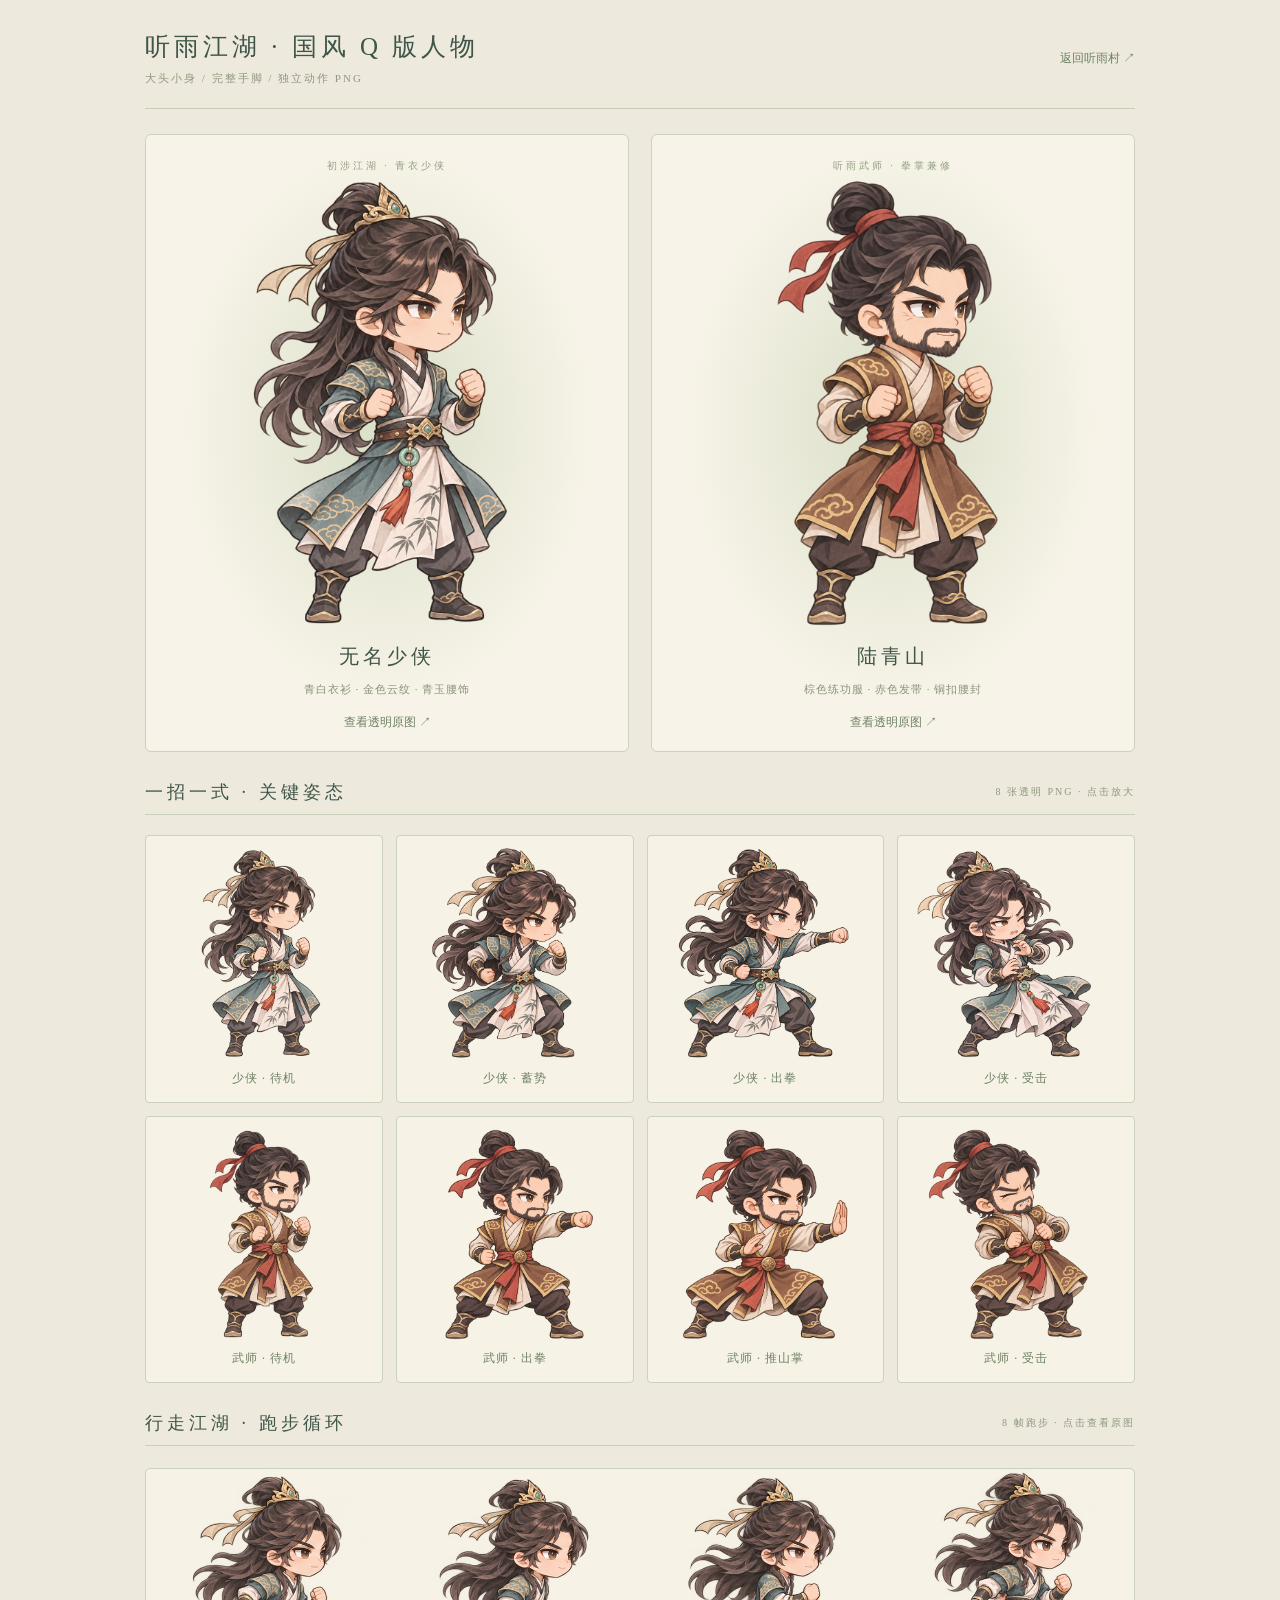
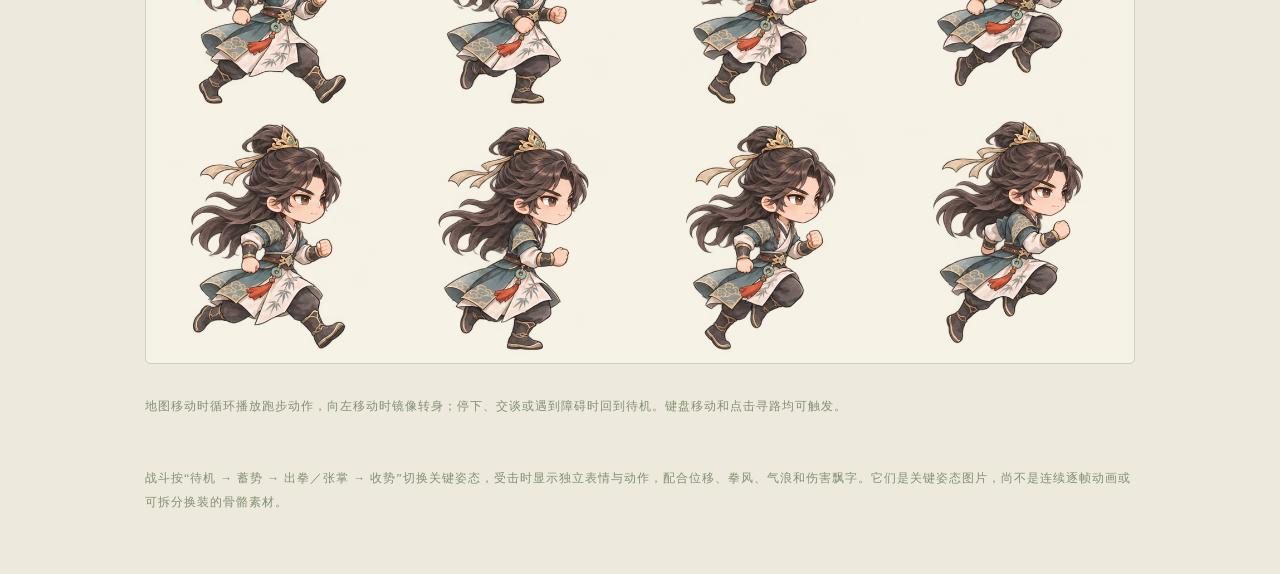
==== characters.html @ 092a68ad "Publish Tingyu Jianghu game and GitHub Pages workflow" ====
<!doctype html>
<html lang="zh-CN"><head><meta charset="UTF-8"><meta name="viewport" content="width=device-width,initial-scale=1"><title>听雨江湖 · 国风 Q 版人物</title><style>
*{box-sizing:border-box}body{margin:0;background:#ede9dc;color:#3e5548;font-family:'Songti SC',serif}main{max-width:1050px;padding:30px;margin:auto}header{display:flex;justify-content:space-between;align-items:center;gap:15px;border-bottom:1px solid #c9cdb8;padding-bottom:22px}h1{font-size:25px;font-weight:500;letter-spacing:4px;margin:0 0 8px}header p{color:#929980;font-size:11px;letter-spacing:2px;margin:0}a{color:#6f8264;font-size:12px;text-decoration:none}.portraits{display:grid;grid-template-columns:1fr 1fr;gap:22px;margin-top:25px}article{background:radial-gradient(ellipse at 50% 47%,#d9dfc7,transparent 60%),#f7f3e8;border:1px solid #cdd1bd;border-radius:6px;text-align:center;overflow:hidden;padding:20px 10px}article>small{font-size:10px;letter-spacing:3px;color:#94a083}img{display:block;width:100%;height:auto;max-height:640px;object-fit:contain;margin:0 auto}h2{font-size:20px;letter-spacing:4px;font-weight:500;margin:8px 0 10px}article p{font-size:11px;letter-spacing:1px;color:#8a947a;line-height:1.8;margin:0 0 12px}.note{font-size:12px;color:#829072;line-height:2;letter-spacing:1px;padding:18px 0}.note a{text-decoration:underline}@media(max-width:600px){main{padding:20px 12px}.portraits{gap:10px}article{padding:16px 0}h1{font-size:19px}h2{font-size:16px}header p{font-size:9px;letter-spacing:1px}article p{font-size:9px;padding:0 6px}article>small{font-size:9px;letter-spacing:1px}header>a{font-size:10px;white-space:nowrap}.note{font-size:10px}}
.section-title{display:flex;justify-content:space-between;align-items:center;margin-top:28px;border-bottom:1px solid #cbd0bb;padding-bottom:10px}.section-title h2{font-size:18px;margin:0}.section-title span{font-size:10px;color:#90997f;letter-spacing:2px}.pose-grid{display:grid;grid-template-columns:repeat(4,1fr);gap:13px;margin-top:20px}.pose{padding:10px;background:#f6f2e6;border:1px solid #cbd1bc;border-radius:4px;text-align:center}.pose img{display:block;width:100%;aspect-ratio:1;object-fit:contain}.pose span{display:block;padding:8px 0 5px;font-size:12px;letter-spacing:1px}.pose:hover{background:#e6ebd9}article img{aspect-ratio:1;max-height:510px}a:focus-visible{outline:2px solid #83996f;outline-offset:3px}@media(max-width:600px){.pose-grid{grid-template-columns:repeat(2,1fr);gap:10px}.section-title h2{font-size:15px}.section-title span{font-size:8px;letter-spacing:0}.pose span{font-size:10px}}
.run-sheet{display:block;width:100%;height:auto;max-height:none;margin:22px 0 0;border:1px solid #cbd1bc;border-radius:5px;background:#f6f2e6}
</style></head><body><main><header><div><h1>听雨江湖 · 国风 Q 版人物</h1><p>大头小身 / 完整手脚 / 独立动作 PNG</p></div><a href="index.html">返回听雨村 ↗</a></header><div class="portraits"><article><small>初涉江湖 · 青衣少侠</small><img src="assets/q/hero-idle.png" alt="Q版无名少侠完整立绘，双拳和双脚完整可见"><h2>无名少侠</h2><p>青白衣衫 · 金色云纹 · 青玉腰饰</p><a href="assets/q/hero-idle.png" target="_blank" rel="noopener">查看透明原图 ↗</a></article><article><small>听雨武师 · 拳掌兼修</small><img src="assets/q/trainer-idle.png" alt="Q版武师陆青山完整立绘，棕衣短须双拳防守"><h2>陆青山</h2><p>棕色练功服 · 赤色发带 · 铜扣腰封</p><a href="assets/q/trainer-idle.png" target="_blank" rel="noopener">查看透明原图 ↗</a></article></div><div class="section-title"><h2>一招一式 · 关键姿态</h2><span>8 张透明 PNG · 点击放大</span></div><div class="pose-grid"><a class="pose" href="assets/q/hero-idle.png" target="_blank" rel="noopener"><img src="assets/q/hero-idle.png" alt="少侠 · 待机完整动作图"><span>少侠 · 待机</span></a>
<a class="pose" href="assets/q/hero-windup.png" target="_blank" rel="noopener"><img src="assets/q/hero-windup.png" alt="少侠 · 蓄势完整动作图"><span>少侠 · 蓄势</span></a>
<a class="pose" href="assets/q/hero-attack.png" target="_blank" rel="noopener"><img src="assets/q/hero-attack.png" alt="少侠 · 出拳完整动作图"><span>少侠 · 出拳</span></a>
<a class="pose" href="assets/q/hero-hit.png" target="_blank" rel="noopener"><img src="assets/q/hero-hit.png" alt="少侠 · 受击完整动作图"><span>少侠 · 受击</span></a>
<a class="pose" href="assets/q/trainer-idle.png" target="_blank" rel="noopener"><img src="assets/q/trainer-idle.png" alt="武师 · 待机完整动作图"><span>武师 · 待机</span></a>
<a class="pose" href="assets/q/trainer-punch.png" target="_blank" rel="noopener"><img src="assets/q/trainer-punch.png" alt="武师 · 出拳完整动作图"><span>武师 · 出拳</span></a>
<a class="pose" href="assets/q/trainer-palm.png" target="_blank" rel="noopener"><img src="assets/q/trainer-palm.png" alt="武师 · 推山掌完整动作图"><span>武师 · 推山掌</span></a>
<a class="pose" href="assets/q/trainer-hit.png" target="_blank" rel="noopener"><img src="assets/q/trainer-hit.png" alt="武师 · 受击完整动作图"><span>武师 · 受击</span></a></div><div class="section-title"><h2>行走江湖 · 跑步循环</h2><span>8 帧跑步 · 点击查看原图</span></div><a href="assets/q/hero-run-sheet.png" target="_blank" rel="noopener"><img class="run-sheet" src="assets/q/hero-run-sheet.png" alt="无名少侠的八帧跑步动作，双腿交替迈步、手臂摆动，衣摆与长发向后飘动"></a><p class="note">地图移动时循环播放跑步动作，向左移动时镜像转身；停下、交谈或遇到障碍时回到待机。键盘移动和点击寻路均可触发。</p><p class="note">战斗按“待机 → 蓄势 → 出拳／张掌 → 收势”切换关键姿态，受击时显示独立表情与动作，配合位移、拳风、气浪和伤害飘字。它们是关键姿态图片，尚不是连续逐帧动画或可拆分换装的骨骼素材。</p></main></body></html>
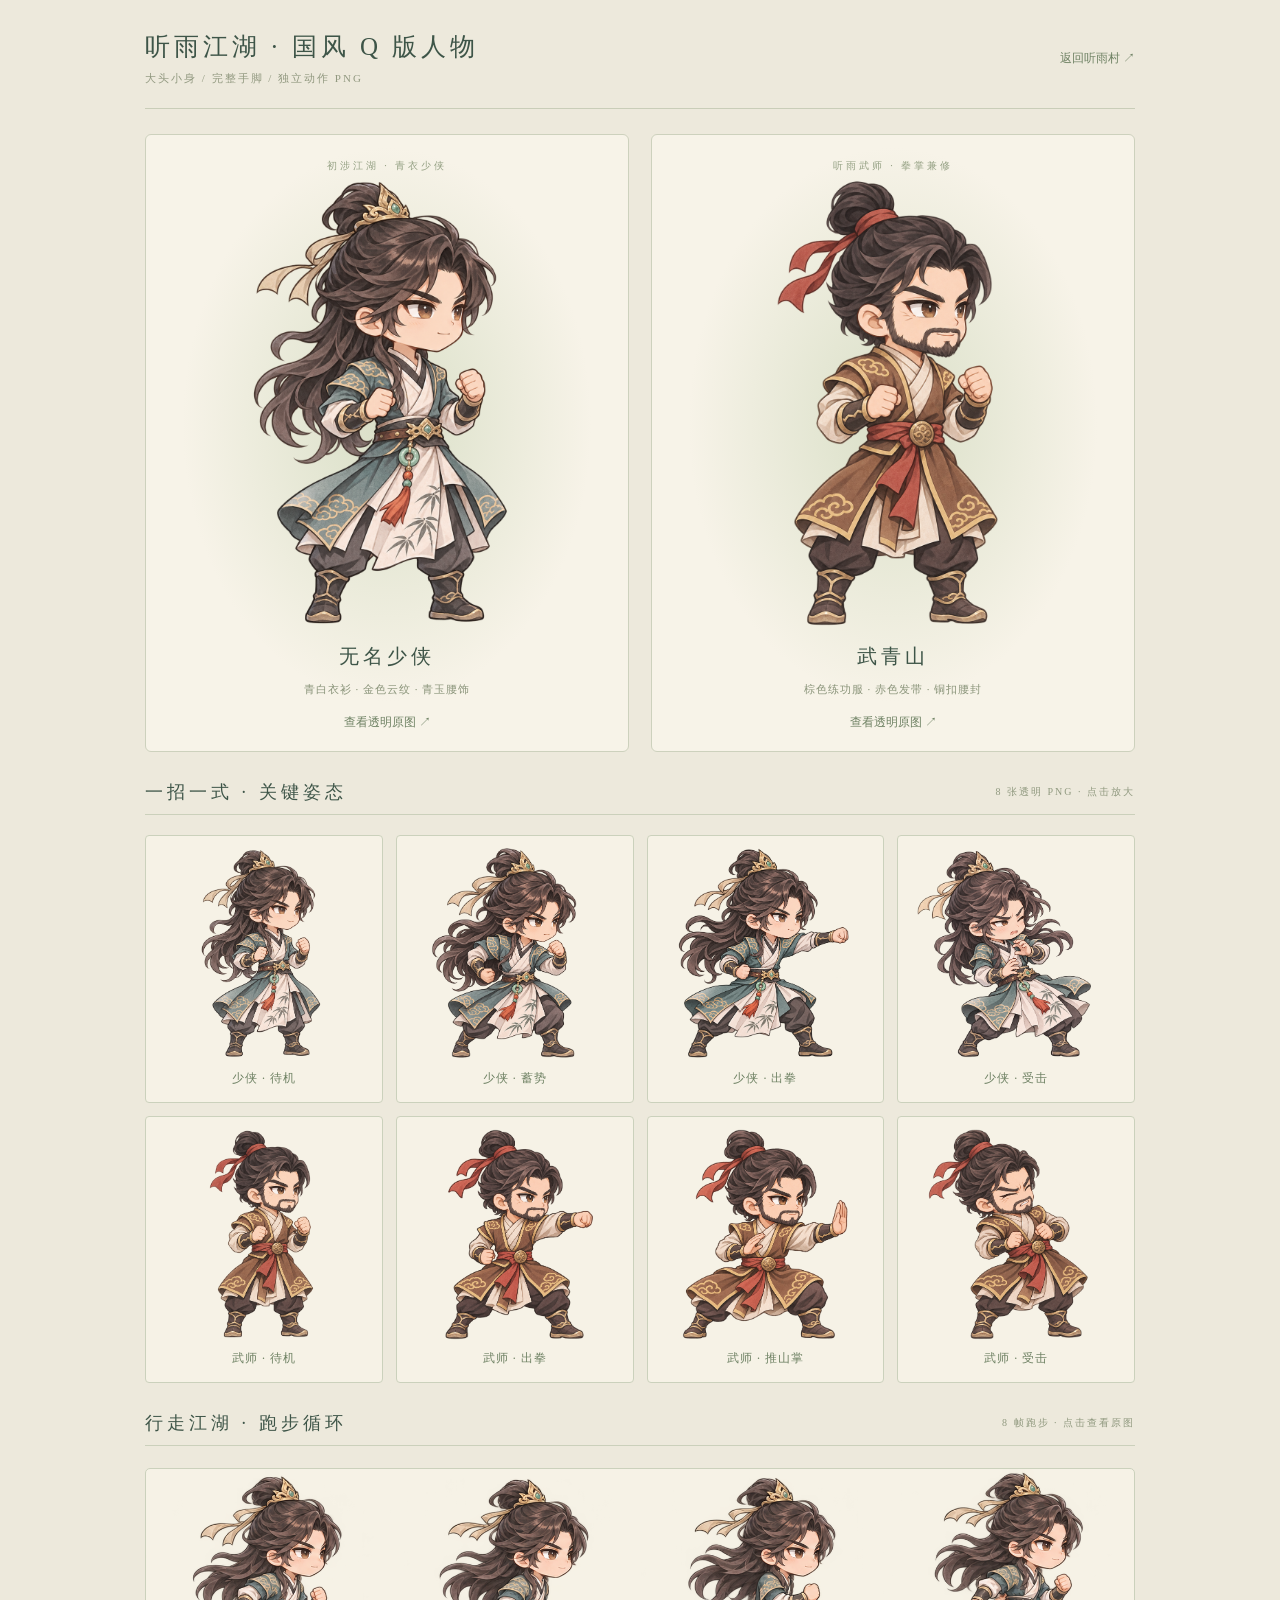
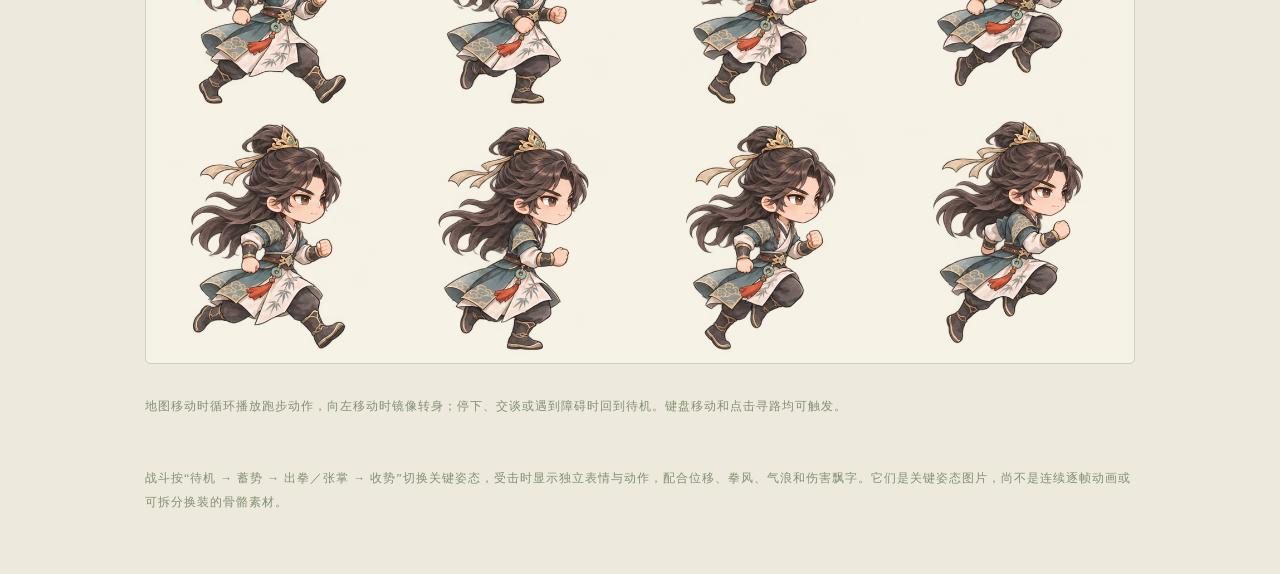
==== commit 2e3ec37c: "Add shared martial progression and Wuqingshan teaching story" ====
--- a/characters.html
+++ b/characters.html
@@ -3,7 +3,7 @@
 *{box-sizing:border-box}body{margin:0;background:#ede9dc;color:#3e5548;font-family:'Songti SC',serif}main{max-width:1050px;padding:30px;margin:auto}header{display:flex;justify-content:space-between;align-items:center;gap:15px;border-bottom:1px solid #c9cdb8;padding-bottom:22px}h1{font-size:25px;font-weight:500;letter-spacing:4px;margin:0 0 8px}header p{color:#929980;font-size:11px;letter-spacing:2px;margin:0}a{color:#6f8264;font-size:12px;text-decoration:none}.portraits{display:grid;grid-template-columns:1fr 1fr;gap:22px;margin-top:25px}article{background:radial-gradient(ellipse at 50% 47%,#d9dfc7,transparent 60%),#f7f3e8;border:1px solid #cdd1bd;border-radius:6px;text-align:center;overflow:hidden;padding:20px 10px}article>small{font-size:10px;letter-spacing:3px;color:#94a083}img{display:block;width:100%;height:auto;max-height:640px;object-fit:contain;margin:0 auto}h2{font-size:20px;letter-spacing:4px;font-weight:500;margin:8px 0 10px}article p{font-size:11px;letter-spacing:1px;color:#8a947a;line-height:1.8;margin:0 0 12px}.note{font-size:12px;color:#829072;line-height:2;letter-spacing:1px;padding:18px 0}.note a{text-decoration:underline}@media(max-width:600px){main{padding:20px 12px}.portraits{gap:10px}article{padding:16px 0}h1{font-size:19px}h2{font-size:16px}header p{font-size:9px;letter-spacing:1px}article p{font-size:9px;padding:0 6px}article>small{font-size:9px;letter-spacing:1px}header>a{font-size:10px;white-space:nowrap}.note{font-size:10px}}
 .section-title{display:flex;justify-content:space-between;align-items:center;margin-top:28px;border-bottom:1px solid #cbd0bb;padding-bottom:10px}.section-title h2{font-size:18px;margin:0}.section-title span{font-size:10px;color:#90997f;letter-spacing:2px}.pose-grid{display:grid;grid-template-columns:repeat(4,1fr);gap:13px;margin-top:20px}.pose{padding:10px;background:#f6f2e6;border:1px solid #cbd1bc;border-radius:4px;text-align:center}.pose img{display:block;width:100%;aspect-ratio:1;object-fit:contain}.pose span{display:block;padding:8px 0 5px;font-size:12px;letter-spacing:1px}.pose:hover{background:#e6ebd9}article img{aspect-ratio:1;max-height:510px}a:focus-visible{outline:2px solid #83996f;outline-offset:3px}@media(max-width:600px){.pose-grid{grid-template-columns:repeat(2,1fr);gap:10px}.section-title h2{font-size:15px}.section-title span{font-size:8px;letter-spacing:0}.pose span{font-size:10px}}
 .run-sheet{display:block;width:100%;height:auto;max-height:none;margin:22px 0 0;border:1px solid #cbd1bc;border-radius:5px;background:#f6f2e6}
-</style></head><body><main><header><div><h1>听雨江湖 · 国风 Q 版人物</h1><p>大头小身 / 完整手脚 / 独立动作 PNG</p></div><a href="index.html">返回听雨村 ↗</a></header><div class="portraits"><article><small>初涉江湖 · 青衣少侠</small><img src="assets/q/hero-idle.png" alt="Q版无名少侠完整立绘，双拳和双脚完整可见"><h2>无名少侠</h2><p>青白衣衫 · 金色云纹 · 青玉腰饰</p><a href="assets/q/hero-idle.png" target="_blank" rel="noopener">查看透明原图 ↗</a></article><article><small>听雨武师 · 拳掌兼修</small><img src="assets/q/trainer-idle.png" alt="Q版武师陆青山完整立绘，棕衣短须双拳防守"><h2>陆青山</h2><p>棕色练功服 · 赤色发带 · 铜扣腰封</p><a href="assets/q/trainer-idle.png" target="_blank" rel="noopener">查看透明原图 ↗</a></article></div><div class="section-title"><h2>一招一式 · 关键姿态</h2><span>8 张透明 PNG · 点击放大</span></div><div class="pose-grid"><a class="pose" href="assets/q/hero-idle.png" target="_blank" rel="noopener"><img src="assets/q/hero-idle.png" alt="少侠 · 待机完整动作图"><span>少侠 · 待机</span></a>
+</style></head><body><main><header><div><h1>听雨江湖 · 国风 Q 版人物</h1><p>大头小身 / 完整手脚 / 独立动作 PNG</p></div><a href="index.html">返回听雨村 ↗</a></header><div class="portraits"><article><small>初涉江湖 · 青衣少侠</small><img src="assets/q/hero-idle.png" alt="Q版无名少侠完整立绘，双拳和双脚完整可见"><h2>无名少侠</h2><p>青白衣衫 · 金色云纹 · 青玉腰饰</p><a href="assets/q/hero-idle.png" target="_blank" rel="noopener">查看透明原图 ↗</a></article><article><small>听雨武师 · 拳掌兼修</small><img src="assets/q/trainer-idle.png" alt="Q版武师武青山完整立绘，棕衣短须双拳防守"><h2>武青山</h2><p>棕色练功服 · 赤色发带 · 铜扣腰封</p><a href="assets/q/trainer-idle.png" target="_blank" rel="noopener">查看透明原图 ↗</a></article></div><div class="section-title"><h2>一招一式 · 关键姿态</h2><span>8 张透明 PNG · 点击放大</span></div><div class="pose-grid"><a class="pose" href="assets/q/hero-idle.png" target="_blank" rel="noopener"><img src="assets/q/hero-idle.png" alt="少侠 · 待机完整动作图"><span>少侠 · 待机</span></a>
 <a class="pose" href="assets/q/hero-windup.png" target="_blank" rel="noopener"><img src="assets/q/hero-windup.png" alt="少侠 · 蓄势完整动作图"><span>少侠 · 蓄势</span></a>
 <a class="pose" href="assets/q/hero-attack.png" target="_blank" rel="noopener"><img src="assets/q/hero-attack.png" alt="少侠 · 出拳完整动作图"><span>少侠 · 出拳</span></a>
 <a class="pose" href="assets/q/hero-hit.png" target="_blank" rel="noopener"><img src="assets/q/hero-hit.png" alt="少侠 · 受击完整动作图"><span>少侠 · 受击</span></a>
